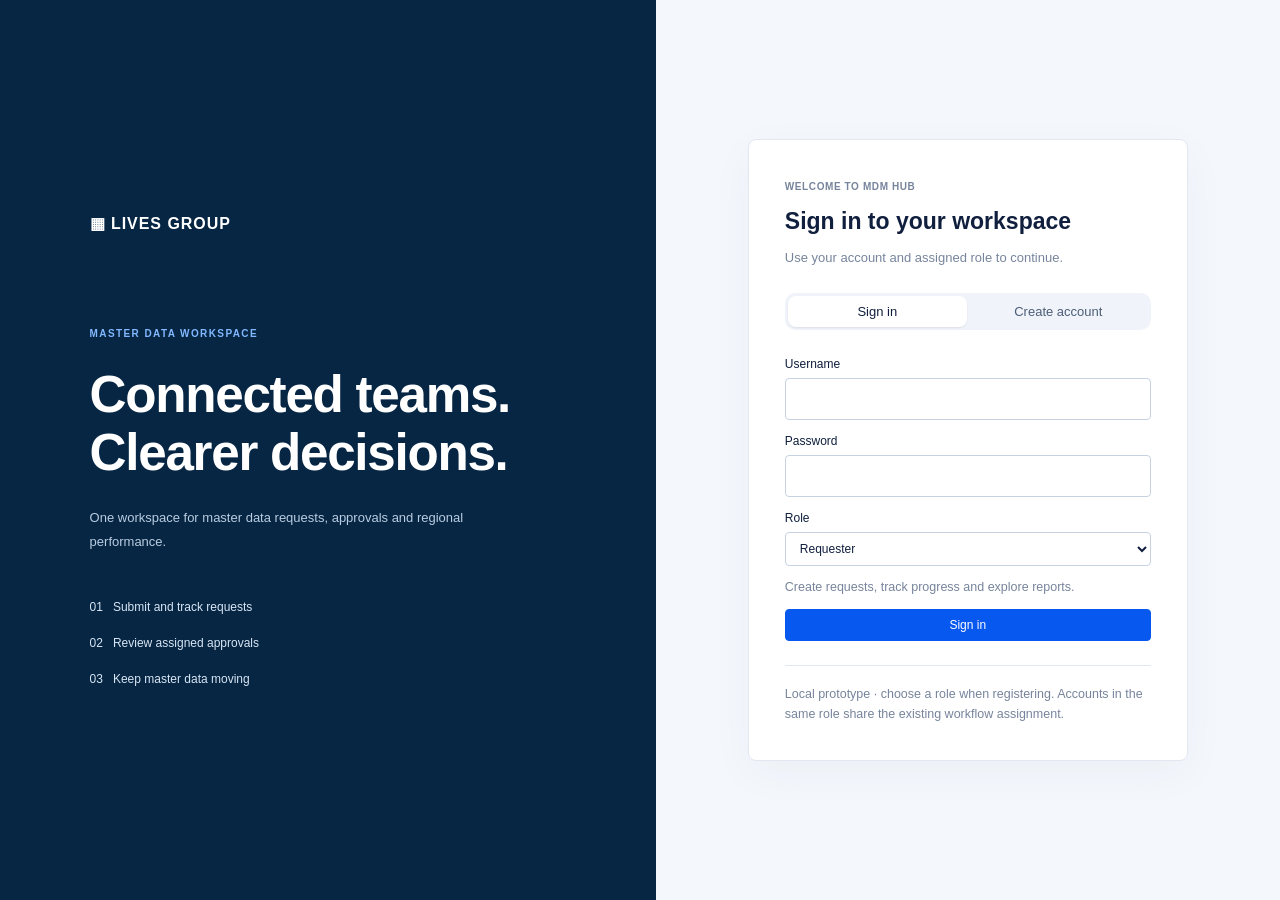
==== lives-mdm-hub-1/login.html @ 28dd79ba "new updates" ====
<!doctype html>
<html lang="en" data-theme="light">
<head><meta charset="utf-8"><meta name="viewport" content="width=device-width, initial-scale=1"><title>Sign in · MDM Hub</title><link rel="stylesheet" href="assets/app.css"></head>
<body class="auth-page"><main class="auth-layout"><section class="auth-intro"><div class="auth-wordmark">▦ LIVES GROUP</div><span class="label">MASTER DATA WORKSPACE</span><h1>Connected teams.<br>Clearer decisions.</h1><p>One workspace for master data requests, approvals and regional performance.</p><div class="auth-features"><span>01 &nbsp; Submit and track requests</span><span>02 &nbsp; Review assigned approvals</span><span>03 &nbsp; Keep master data moving</span></div></section><section class="auth-card"><span class="label">WELCOME TO MDM HUB</span><h2 id="auth-title">Sign in to your workspace</h2><p class="muted">Use your account and assigned role to continue.</p><div class="seg auth-tabs"><button type="button" aria-pressed="true" data-mode="login">Sign in</button><button type="button" aria-pressed="false" data-mode="register">Create account</button></div><form id="auth-form" class="stack"><label class="field">Username<input name="username" autocomplete="username" required minlength="3" maxlength="40" pattern="[A-Za-z0-9._-]+"></label><label class="field">Password<input name="password" type="password" autocomplete="current-password" required minlength="8" maxlength="128"></label><label class="field">Role<select name="role"><option value="requester">Requester</option><option value="finance">Finance approver</option><option value="quality">Quality &amp; Regulatory approver</option><option value="bu_head">Business Unit Head · SPD</option><option value="business_support">Business Support approver</option><option value="procurement">Procurement approver</option><option value="mdm">MDM administrator</option></select></label><p id="role-help" class="small muted"></p><p id="auth-error" role="alert" hidden></p><button class="btn primary" id="auth-submit">Sign in</button></form><p class="auth-note small muted">Local prototype · choose a role when registering. Accounts in the same role share the existing workflow assignment.</p></section></main><script src="assets/login.js"></script></body></html>
---- lives-mdm-hub-1/assets/app.css ----
/* MDM Request Hub
   Layout: an operations console. A sticky left rail holds who you are, where you are and the
   simulated clock; the work area is plain panels. The one distinctive object is the Teams-style
   approval card. Record codes and request IDs use the mono face, like SAP B1 itself. */
:root {
  --bg: #f3f6f5;
  --surface: #ffffff;
  --surface-2: #edf2f1;
  --surface-3: #e3eae8;
  --ink: #0f1f1e;
  --ink-2: #485856;
  --muted: #73827f;
  --line: #dbe3e1;
  --line-strong: #c2cdca;
  --accent: #0b6b66;
  --accent-hover: #08524e;
  --accent-ink: #ffffff;
  --accent-weak: #dcefeb;
  --focus: #2a78d6;
  --good: #0ca30c;
  --good-ink: #0b6a0b;
  --good-bg: #e3f4e3;
  --warn: #fab219;
  --warn-ink: #7a5000;
  --warn-bg: #fdf1d6;
  --serious: #ec835a;
  --serious-ink: #9b3f17;
  --serious-bg: #fce9e1;
  --critical: #d03b3b;
  --critical-ink: #a32626;
  --critical-bg: #fbe5e5;
  --info-bg: #e3eefb;
  --info-ink: #1d5aa8;
  --s1: #2a78d6;
  --s2: #eb6834;
  --s3: #1baf7a;
  --s4: #eda100;
  --s5: #e87ba4;
  --div-pos: #2a78d6;
  --div-neg: #e34948;
  --div-mid: #f0efec;
  --grid: #e6ecea;
  --axis: #c2cdca;
  --shadow: 0 1px 2px rgba(15, 31, 30, 0.06), 0 4px 16px rgba(15, 31, 30, 0.06);
  --teams: #5b5fc7;
  --font-ui: "IBM Plex Sans", system-ui, -apple-system, "Segoe UI", Roboto, sans-serif;
  --font-mono: "IBM Plex Mono", ui-monospace, "SFMono-Regular", Menlo, Consolas, monospace;
  --radius: 10px;
  --radius-sm: 6px;
}
@media (prefers-color-scheme: dark) {
  :root:not([data-theme="light"]) {
    --bg: #0c1211; --surface: #131a19; --surface-2: #19221f; --surface-3: #212c29; --ink: #e8efed; --ink-2: #b4c2bf;
    --muted: #84938f; --line: #25302d; --line-strong: #34413e; --accent: #3db5a9; --accent-hover: #5cc8bd; --accent-ink: #062320;
    --accent-weak: #0f2e2b; --focus: #5598e7; --good: #0ca30c; --good-ink: #4fd04f; --good-bg: #112811; --warn: #fab219;
    --warn-ink: #f7c55b; --warn-bg: #2d2410; --serious: #ec835a; --serious-ink: #f2a587; --serious-bg: #2e1a12; --critical: #d03b3b;
    --critical-ink: #f08a8a; --critical-bg: #2f1414; --info-bg: #10233b; --info-ink: #86b6ef; --s1: #3987e5; --s2: #d95926;
    --s3: #199e70; --s4: #c98500; --s5: #d55181; --div-pos: #3987e5; --div-neg: #e66767; --div-mid: #383835; --grid: #222c29;
    --axis: #3a4643; --shadow: 0 1px 2px rgba(0, 0, 0, 0.4), 0 4px 16px rgba(0, 0, 0, 0.3); --teams: #8b8ff0;
    color-scheme: dark;
  }
}
:root[data-theme="dark"] {
  --bg: #0c1211; --surface: #131a19; --surface-2: #19221f; --surface-3: #212c29; --ink: #e8efed; --ink-2: #b4c2bf;
  --muted: #84938f; --line: #25302d; --line-strong: #34413e; --accent: #3db5a9; --accent-hover: #5cc8bd; --accent-ink: #062320;
  --accent-weak: #0f2e2b; --focus: #5598e7; --good: #0ca30c; --good-ink: #4fd04f; --good-bg: #112811; --warn: #fab219;
  --warn-ink: #f7c55b; --warn-bg: #2d2410; --serious: #ec835a; --serious-ink: #f2a587; --serious-bg: #2e1a12; --critical: #d03b3b;
  --critical-ink: #f08a8a; --critical-bg: #2f1414; --info-bg: #10233b; --info-ink: #86b6ef; --s1: #3987e5; --s2: #d95926;
  --s3: #199e70; --s4: #c98500; --s5: #d55181; --div-pos: #3987e5; --div-neg: #e66767; --div-mid: #383835; --grid: #222c29;
  --axis: #3a4643; --shadow: 0 1px 2px rgba(0, 0, 0, 0.4), 0 4px 16px rgba(0, 0, 0, 0.3); --teams: #8b8ff0;
  color-scheme: dark;
}

* { box-sizing: border-box; }
html { -webkit-text-size-adjust: 100%; }
body {
  margin: 0;
  background: var(--bg);
  color: var(--ink);
  font: 14px/1.5 var(--font-ui);
  font-feature-settings: "ss01";
}
body::before { content: ""; position: fixed; inset: 0 0 auto; height: env(safe-area-inset-top, 0px); z-index: 10; background: var(--bg); }
h1, h2, h3, h4 { margin: 0; line-height: 1.25; text-wrap: balance; font-weight: 600; }
h1 { font-size: 26px; letter-spacing: -0.01em; }
h2 { font-size: 18px; }
h3 { font-size: 15px; }
h4 { font-size: 13px; }
p { margin: 0; }
a { color: var(--accent); }
a:hover { color: var(--accent-hover); }
code, .mono { font-family: var(--font-mono); font-size: 0.92em; }
.tnum { font-variant-numeric: tabular-nums; }
.muted { color: var(--muted); }
.ink2 { color: var(--ink-2); }
.small { font-size: 12.5px; }
.tiny { font-size: 11.5px; }
.label { font-size: 11.5px; letter-spacing: 0.06em; text-transform: uppercase; color: var(--muted); font-weight: 600; }
.sr { position: absolute; left: 0; top: 0; width: 1px; height: 1px; overflow: hidden; clip: rect(0 0 0 0); white-space: nowrap; }
:focus-visible { outline: 2px solid var(--focus); outline-offset: 2px; border-radius: 4px; }
@media (prefers-reduced-motion: reduce) { * { animation: none !important; transition: none !important; scroll-behavior: auto !important; } }

/* ---------------------------------------------------------------- shell */
.app {
  display: grid;
  grid-template-columns: 252px minmax(0, 1fr);
  gap: 20px;
  align-items: start;
  padding-left: max(16px, env(safe-area-inset-left, 0px));
  padding-right: max(16px, env(safe-area-inset-right, 0px));
  padding-block: 16px;
  max-width: 1480px;
  margin: 0 auto;
}
.rail {
  position: sticky;
  top: calc(16px + env(safe-area-inset-top, 0px));
  display: flex;
  flex-direction: column;
  gap: 14px;
  max-height: calc(100vh - 32px);
  overflow-y: auto;
  padding: 16px;
  background: var(--surface);
  border: 1px solid var(--line);
  border-radius: 14px;
}
.brand { display: flex; gap: 10px; align-items: center; }
.brand-mark { width: 34px; height: 34px; flex: none; border-radius: 9px; background: var(--accent); color: var(--accent-ink); display: grid; place-items: center; font: 600 13px var(--font-mono); letter-spacing: -0.02em; }
.brand-name { font-weight: 600; font-size: 15px; line-height: 1.2; }
.brand-sub { font-size: 11.5px; color: var(--muted); line-height: 1.3; }
.persona { display: flex; flex-direction: column; gap: 6px; padding: 10px; background: var(--surface-2); border-radius: var(--radius); }
.persona-row { display: flex; gap: 10px; align-items: center; }
.avatar { width: 32px; height: 32px; flex: none; border-radius: 50%; display: grid; place-items: center; font-size: 12px; font-weight: 600; background: var(--surface-3); color: var(--ink); border: 1px solid var(--line-strong); }
.avatar.sm { width: 24px; height: 24px; font-size: 10.5px; }
.avatar.accent { background: var(--accent); color: var(--accent-ink); border-color: var(--accent); }
.persona select { width: 100%; }
.persona-title { font-size: 12px; color: var(--ink-2); }
.nav { display: flex; flex-direction: column; gap: 2px; }
.nav-group { margin-top: 8px; padding: 4px 10px; }
.nav a { display: flex; align-items: center; justify-content: space-between; gap: 8px; padding: 7px 10px; border-radius: 8px; color: var(--ink-2); text-decoration: none; font-weight: 500; }
.nav a:hover { background: var(--surface-2); color: var(--ink); }
.nav a[aria-current="page"] { background: var(--accent-weak); color: var(--ink); }
.count { min-width: 20px; height: 20px; padding: 0 6px; border-radius: 10px; background: var(--surface-3); color: var(--ink-2); font-size: 11.5px; font-weight: 600; display: inline-grid; place-items: center; font-variant-numeric: tabular-nums; }
.count.hot { background: var(--critical); color: #fff; }
.clock { padding: 10px; border: 1px dashed var(--line-strong); border-radius: var(--radius); display: flex; flex-direction: column; gap: 8px; }
.clock-time { font: 600 15px var(--font-mono); letter-spacing: -0.01em; }
.btn.menu-toggle { display: none; }
#view:focus { outline: none; }

.work { min-width: 0; display: flex; flex-direction: column; gap: 18px; padding-bottom: 40px; }
.page-head { display: flex; flex-wrap: wrap; gap: 12px; align-items: flex-end; justify-content: space-between; }
.page-head > div:first-child { min-width: 0; max-width: 760px; display: flex; flex-direction: column; gap: 6px; }
.page-head p { color: var(--ink-2); }

@media (max-width: 1000px) {
  .app { grid-template-columns: minmax(0, 1fr); gap: 14px; }
  .rail { position: static; max-height: none; overflow: visible; }
  .rail-top { display: flex; align-items: center; justify-content: space-between; gap: 12px; }
  .btn.menu-toggle { display: inline-flex; }
  .rail[data-open="false"] .nav, .rail[data-open="false"] .clock-extra { display: none; }
  .nav { flex-direction: row; flex-wrap: wrap; gap: 4px; }
  .nav a { padding: 6px 10px; background: var(--surface-2); }
  .nav-group { display: none; }
}

/* ---------------------------------------------------------------- surfaces */
.panel { background: var(--surface); border: 1px solid var(--line); border-radius: 14px; padding: 18px; min-width: 0; }
.panel.flush { padding: 0; overflow: hidden; }
.panel-head { display: flex; flex-wrap: wrap; align-items: baseline; justify-content: space-between; gap: 8px 16px; margin-bottom: 14px; }
.panel-head p { color: var(--ink-2); max-width: 70ch; }
.panel-head > div:first-child { min-width: 0; display: flex; flex-direction: column; gap: 4px; flex: 1 1 320px; }
.panel-head > .seg, .panel-head > .row, .panel-head > .btn { flex: 0 1 auto; max-width: 100%; }
.inset { background: var(--surface-2); border-radius: var(--radius); padding: 12px 14px; }
.grid { display: grid; gap: 16px; }
.grid.two { grid-template-columns: repeat(2, minmax(0, 1fr)); }
.grid.three { grid-template-columns: repeat(3, minmax(0, 1fr)); }
.grid.four { grid-template-columns: repeat(4, minmax(0, 1fr)); }
.grid.sidebar { grid-template-columns: minmax(0, 1.55fr) minmax(280px, 1fr); align-items: start; }
@media (max-width: 1180px) { .grid.four { grid-template-columns: repeat(2, minmax(0, 1fr)); } }
@media (max-width: 900px) { .grid.two, .grid.three, .grid.sidebar { grid-template-columns: minmax(0, 1fr); } }
@media (max-width: 520px) { .grid.four { grid-template-columns: minmax(0, 1fr); } }
.stack { display: flex; flex-direction: column; gap: 12px; min-width: 0; }
.stack.tight { gap: 6px; }
.row { display: flex; flex-wrap: wrap; gap: 8px; align-items: center; }
.row.between { justify-content: space-between; }
.divider { height: 1px; background: var(--line); border: 0; margin: 4px 0; }

/* KPI tiles */
.tile { background: var(--surface); border: 1px solid var(--line); border-radius: 14px; padding: 14px 16px; display: flex; flex-direction: column; gap: 4px; min-width: 0; }
.tile-label { font-size: 12.5px; color: var(--ink-2); }
.tile-value { font-size: 26px; font-weight: 600; letter-spacing: -0.01em; line-height: 1.15; }
.tile-note { font-size: 12px; color: var(--muted); }
.delta { font-size: 12.5px; font-weight: 600; font-variant-numeric: tabular-nums; }
.delta.up { color: var(--good-ink); }
.delta.down { color: var(--critical-ink); }
.hero-compare { display: flex; flex-wrap: wrap; align-items: center; gap: 12px 22px; }
.hero-num { font-size: 52px; font-weight: 600; letter-spacing: -0.02em; line-height: 1; }
.hero-num small { font-size: 18px; font-weight: 500; color: var(--ink-2); margin-left: 4px; }
.hero-arrow { font-size: 26px; color: var(--muted); }

/* ---------------------------------------------------------------- controls */
button, .btn { font: inherit; }
.btn { display: inline-flex; align-items: center; justify-content: center; gap: 6px; padding: 8px 14px; border-radius: 8px; border: 1px solid var(--line-strong); background: var(--surface); color: var(--ink); font-weight: 500; cursor: pointer; text-decoration: none; line-height: 1.2; white-space: nowrap; }
.btn:hover { background: var(--surface-2); color: var(--ink); }
.btn.primary { background: var(--accent); border-color: var(--accent); color: var(--accent-ink); }
.btn.primary:hover { background: var(--accent-hover); border-color: var(--accent-hover); color: var(--accent-ink); }
.btn.danger { color: var(--critical-ink); border-color: color-mix(in srgb, var(--critical) 45%, var(--line)); }
.btn.danger:hover { background: var(--critical-bg); }
.btn.ghost { border-color: transparent; background: transparent; color: var(--ink-2); }
.btn.ghost:hover { background: var(--surface-2); color: var(--ink); }
.btn.small { padding: 5px 10px; font-size: 12.5px; }
.btn.block { width: 100%; }
.btn[disabled] { opacity: 0.5; cursor: not-allowed; }
.btn.teams { background: var(--teams); border-color: var(--teams); color: #fff; }
input[type="text"], input[type="email"], input[type="number"], input[type="date"], input[type="search"], select, textarea {
  font: inherit; color: var(--ink); background: var(--surface); border: 1px solid var(--line-strong); border-radius: 8px; padding: 8px 10px; width: 100%; min-width: 0;
}
textarea { resize: vertical; min-height: 64px; }
input:focus, select:focus, textarea:focus { outline: 2px solid color-mix(in srgb, var(--focus) 55%, transparent); outline-offset: 0; border-color: var(--focus); }
input[type="range"] { width: 100%; accent-color: var(--accent); }
input[type="checkbox"] { accent-color: var(--accent); width: 16px; height: 16px; }
[hidden] { display: none !important; }
.field { display: flex; flex-direction: column; gap: 5px; min-width: 0; }
.field > .btn { align-self: flex-start; }
.field > label, .field > .flabel { font-weight: 500; font-size: 13px; display: flex; gap: 6px; align-items: center; flex-wrap: wrap; }
.req { color: var(--critical-ink); }
.help { font-size: 12px; color: var(--muted); }
.err { font-size: 12px; color: var(--critical-ink); font-weight: 500; }
.field.invalid input, .field.invalid select, .field.invalid textarea { border-color: var(--critical); }
.form-grid { display: grid; grid-template-columns: repeat(2, minmax(0, 1fr)); gap: 14px 16px; }
.form-grid .wide { grid-column: 1 / -1; }
@media (max-width: 640px) { .form-grid { grid-template-columns: minmax(0, 1fr); } }
.seg { display: inline-flex; flex-wrap: wrap; padding: 3px; background: var(--surface-2); border-radius: 10px; gap: 2px; }
.seg button { border: 0; background: transparent; padding: 6px 12px; border-radius: 8px; color: var(--ink-2); font-weight: 500; cursor: pointer; }
.seg button[aria-pressed="true"] { background: var(--surface); color: var(--ink); box-shadow: 0 1px 2px rgba(0, 0, 0, 0.08); }
.chips { display: flex; flex-wrap: wrap; gap: 6px; }
.chip-toggle { display: inline-flex; align-items: center; gap: 6px; padding: 6px 10px; border: 1px solid var(--line-strong); border-radius: 999px; cursor: pointer; background: var(--surface); }
.chip-toggle input { margin: 0; }
.chip-toggle:has(input:checked) { background: var(--accent-weak); border-color: var(--accent); }
.switch { position: relative; display: inline-flex; width: 34px; height: 20px; flex: none; }
.switch input { opacity: 0; width: 0; height: 0; }
.switch span { position: absolute; inset: 0; border-radius: 999px; background: var(--line-strong); cursor: pointer; transition: background 0.15s; }
.switch span::after { content: ""; position: absolute; top: 3px; left: 3px; width: 14px; height: 14px; border-radius: 50%; background: #fff; transition: transform 0.15s; }
.switch input:checked + span { background: var(--accent); }
.switch input:checked + span::after { transform: translateX(14px); }
.switch input:focus-visible + span { outline: 2px solid var(--focus); outline-offset: 2px; }
.switch input:disabled + span { opacity: 0.5; cursor: not-allowed; }

/* ---------------------------------------------------------------- status */
.pill { display: inline-flex; align-items: center; gap: 5px; padding: 2px 8px; border-radius: 999px; font-size: 12px; font-weight: 600; white-space: nowrap; background: var(--surface-3); color: var(--ink-2); line-height: 1.5; }
.pill::before { content: ""; width: 6px; height: 6px; border-radius: 50%; background: currentColor; opacity: 0.9; }
.pill.plain::before { display: none; }
.pill.good { background: var(--good-bg); color: var(--good-ink); }
.pill.warn { background: var(--warn-bg); color: var(--warn-ink); }
.pill.serious { background: var(--serious-bg); color: var(--serious-ink); }
.pill.critical { background: var(--critical-bg); color: var(--critical-ink); }
.pill.info { background: var(--info-bg); color: var(--info-ink); }
.pill.accent { background: var(--accent-weak); color: var(--accent); }
.tag { display: inline-flex; padding: 1px 7px; border-radius: 5px; font-size: 11.5px; font-weight: 600; background: var(--surface-2); color: var(--ink-2); border: 1px solid var(--line); white-space: nowrap; }
.tag.mono { font-family: var(--font-mono); font-weight: 500; }
.lock::before { content: "🔒"; font-size: 11px; }
.notice { display: flex; gap: 10px; align-items: flex-start; padding: 10px 12px; border-radius: var(--radius); background: var(--info-bg); color: var(--ink); }
.notice.warn { background: var(--warn-bg); }
.notice.critical { background: var(--critical-bg); }
.notice.good { background: var(--good-bg); }
.notice .icon { flex: none; width: 20px; height: 20px; border-radius: 50%; display: grid; place-items: center; font-size: 12px; font-weight: 700; background: var(--surface); color: var(--ink-2); }
.notice > div { min-width: 0; }

/* progress tracker */
.track { display: flex; align-items: center; gap: 0; min-width: 0; }
.track-step { display: flex; align-items: center; gap: 0; flex: 1; min-width: 0; }
.track-dot { width: 12px; height: 12px; border-radius: 50%; border: 2px solid var(--line-strong); background: var(--surface); flex: none; }
.track-line { height: 2px; background: var(--line-strong); flex: 1; min-width: 6px; }
.track-step.done .track-dot { background: var(--accent); border-color: var(--accent); }
.track-step.done .track-line { background: var(--accent); }
.track-step.now .track-dot { border-color: var(--accent); box-shadow: 0 0 0 3px var(--accent-weak); }
.track-step.stuck .track-dot { border-color: var(--critical); box-shadow: 0 0 0 3px var(--critical-bg); }
.track-step:last-child { flex: none; }
.track-labels { display: grid; grid-template-columns: repeat(5, 1fr); gap: 4px; margin-top: 6px; font-size: 11.5px; color: var(--muted); }
.track-labels span:last-child { text-align: right; }

/* tables */
.table-wrap { position: relative; overflow-x: auto; border: 1px solid var(--line); border-radius: 12px; }
table { width: 100%; border-collapse: collapse; font-size: 13px; }
th, td { text-align: left; padding: 9px 12px; border-bottom: 1px solid var(--line); vertical-align: top; }
th { font-size: 11.5px; letter-spacing: 0.05em; text-transform: uppercase; color: var(--muted); font-weight: 600; background: var(--surface-2); white-space: nowrap; }
tbody tr:last-child td { border-bottom: 0; }
td.num, th.num { text-align: right; font-variant-numeric: tabular-nums; }
tr.clickable { cursor: pointer; }
tr.clickable:hover td { background: var(--surface-2); }
tr.highlight td { background: var(--accent-weak); }
.cell-heat { border-radius: 8px; padding: 8px 10px; display: flex; flex-direction: column; gap: 2px; min-width: 120px; }

/* ---------------------------------------------------------------- request form */
.domain-cards { display: grid; grid-template-columns: repeat(4, minmax(0, 1fr)); gap: 10px; }
@media (max-width: 760px) { .domain-cards { grid-template-columns: repeat(2, minmax(0, 1fr)); } }
.domain-card { text-align: left; border: 1px solid var(--line-strong); background: var(--surface); border-radius: 12px; padding: 10px 12px; cursor: pointer; display: flex; flex-direction: column; gap: 2px; color: var(--ink); }
.domain-card:hover { border-color: var(--accent); }
.domain-card[aria-pressed="true"] { border-color: var(--accent); background: var(--accent-weak); box-shadow: inset 0 0 0 1px var(--accent); }
.domain-card strong { font-size: 14px; }
.domain-card span { font-size: 12px; color: var(--muted); }
.dup { border: 1px solid var(--line); border-radius: 12px; overflow: hidden; }
.dup-head { padding: 10px 12px; display: flex; flex-wrap: wrap; gap: 8px; align-items: center; justify-content: space-between; background: var(--surface-2); }
.dup.likely { border-color: color-mix(in srgb, var(--critical) 55%, var(--line)); }
.dup.likely .dup-head { background: var(--critical-bg); }
.dup.possible { border-color: color-mix(in srgb, var(--warn) 65%, var(--line)); }
.dup.possible .dup-head { background: var(--warn-bg); }
.dup.clear .dup-head { background: var(--good-bg); }
.match { padding: 12px; border-top: 1px solid var(--line); display: grid; grid-template-columns: 56px minmax(0, 1fr); gap: 12px; }
.match:first-of-type { border-top: 0; }
.score { display: flex; flex-direction: column; align-items: center; gap: 4px; }
.score-num { font: 600 18px var(--font-mono); }
.score-bar { width: 44px; height: 5px; border-radius: 3px; background: var(--surface-3); overflow: hidden; }
.score-bar i { display: block; height: 100%; background: var(--warn); }
.score-bar i.likely { background: var(--critical); }
.reasons { margin: 4px 0 0; padding-left: 16px; color: var(--ink-2); font-size: 12.5px; }
.route-step { display: grid; grid-template-columns: 28px minmax(0, 1fr) auto; gap: 10px; align-items: start; padding: 10px 0; border-top: 1px solid var(--line); }
.route-step:first-child { border-top: 0; padding-top: 0; }
.parallel-bracket { border-left: 2px solid var(--accent); padding-left: 10px; margin-left: 2px; }

/* Teams-style approval card */
.teams-card { background: var(--surface); border: 1px solid var(--line); border-top: 3px solid var(--teams); border-radius: 12px; box-shadow: var(--shadow); display: flex; flex-direction: column; min-width: 0; }
.teams-top { display: flex; align-items: center; gap: 8px; padding: 10px 14px; border-bottom: 1px solid var(--line); font-size: 12px; color: var(--ink-2); }
.teams-logo { width: 22px; height: 22px; border-radius: 5px; background: var(--teams); color: #fff; display: grid; place-items: center; font: 700 11px var(--font-ui); }
.teams-body { padding: 14px; display: flex; flex-direction: column; gap: 10px; }
.facts { display: grid; grid-template-columns: max-content minmax(0, 1fr); gap: 4px 14px; font-size: 13px; margin: 0; }
.facts dt { color: var(--muted); }
.facts dd { margin: 0; min-width: 0; overflow-wrap: anywhere; }
.teams-actions { display: flex; flex-wrap: wrap; gap: 8px; padding: 12px 14px; border-top: 1px solid var(--line); background: var(--surface-2); border-radius: 0 0 12px 12px; }

/* drawer */
.drawer-backdrop { position: fixed; inset: 0; background: rgba(8, 18, 17, 0.42); z-index: 40; }
.drawer { position: fixed; top: 0; right: 0; bottom: 0; width: min(720px, 100vw); background: var(--bg); z-index: 41; overflow-y: auto; box-shadow: -8px 0 32px rgba(0, 0, 0, 0.18); padding: calc(18px + env(safe-area-inset-top, 0px)) max(18px, env(safe-area-inset-right, 0px)) calc(18px + env(safe-area-inset-bottom, 0px)) 18px; display: flex; flex-direction: column; gap: 14px; }
.timeline { list-style: none; margin: 0; padding: 0; display: flex; flex-direction: column; }
.timeline li { display: grid; grid-template-columns: 92px 14px minmax(0, 1fr); gap: 10px; padding-bottom: 12px; position: relative; }
.timeline li::before { content: ""; position: absolute; left: 98px; top: 16px; bottom: 0; width: 2px; background: var(--line); }
.timeline li:last-child::before { display: none; }
.timeline .when { font-size: 11.5px; color: var(--muted); font-variant-numeric: tabular-nums; text-align: right; padding-top: 2px; }
.timeline .dot { width: 10px; height: 10px; margin-top: 5px; border-radius: 50%; background: var(--line-strong); }
.timeline .dot.accent { background: var(--accent); }
.timeline .dot.warn { background: var(--warn); }
.timeline .dot.critical { background: var(--critical); }
.timeline .dot.good { background: var(--good); }

/* flow diagram */
.flow { display: flex; flex-wrap: wrap; align-items: stretch; gap: 8px; }
.flow-step { flex: 1 1 150px; min-width: 0; border: 1px solid var(--line); border-radius: 12px; padding: 12px; background: var(--surface); display: flex; flex-direction: column; gap: 4px; position: relative; }
.flow-step.key { border-color: var(--accent); background: var(--accent-weak); }
.flow-step .who { font-size: 12px; color: var(--muted); }
.flow-arrow { align-self: center; color: var(--muted); font-size: 18px; flex: none; }
@media (max-width: 760px) { .flow-arrow { display: none; } }

/* persona cards */
.ba { display: grid; grid-template-columns: minmax(0, 1fr); gap: 6px; font-size: 13px; }
.ba div { padding: 8px 10px; border-radius: 8px; }
.ba .before { background: var(--surface-2); color: var(--ink-2); }
.ba .after { background: var(--accent-weak); }

/* charts */
.chart { position: relative; width: 100%; min-width: 0; }
.chart svg { display: block; width: 100%; height: auto; overflow: visible; }
.chart text { fill: var(--muted); font: 11px var(--font-ui); }
.chart .lbl { fill: var(--ink-2); font-size: 11.5px; }
.chart .lbl-strong { fill: var(--ink); font-weight: 600; font-size: 12px; }
.chart .gridline { stroke: var(--grid); stroke-width: 1; }
.chart .axisline { stroke: var(--axis); stroke-width: 1; }
.legend { display: flex; flex-wrap: wrap; gap: 6px 14px; font-size: 12.5px; color: var(--ink-2); }
.legend span { display: inline-flex; align-items: center; gap: 6px; }
.legend i { width: 14px; height: 3px; border-radius: 2px; display: inline-block; }
.legend i.box { width: 10px; height: 10px; border-radius: 3px; }
.legend i.dash { background: repeating-linear-gradient(90deg, var(--ink-2) 0 4px, transparent 4px 7px) !important; height: 2px; }
.tooltip { position: fixed; z-index: 60; pointer-events: none; background: var(--ink); color: var(--bg); padding: 7px 10px; border-radius: 8px; font-size: 12px; line-height: 1.45; max-width: 280px; box-shadow: var(--shadow); }
.tooltip b { font-weight: 600; }
details.data { font-size: 12.5px; }
details.data summary { cursor: pointer; color: var(--ink-2); font-weight: 500; padding: 4px 0; }
details.data[open] summary { margin-bottom: 8px; }
.bar-inline { display: flex; align-items: center; gap: 8px; }
.bar-inline .track-bg { flex: 1; height: 8px; border-radius: 4px; background: var(--surface-3); overflow: hidden; min-width: 60px; }
.bar-inline .track-bg i { display: block; height: 100%; border-radius: 4px; background: var(--s1); }
.waterfall-legend { display: flex; flex-wrap: wrap; gap: 10px; }

/* toast */
.toast { position: fixed; left: 50%; bottom: calc(20px + env(safe-area-inset-bottom, 0px)); transform: translateX(-50%); z-index: 70; background: var(--ink); color: var(--bg); padding: 10px 16px; border-radius: 10px; box-shadow: var(--shadow); max-width: min(560px, calc(100vw - 32px)); font-size: 13.5px; }

.empty { padding: 28px 16px; text-align: center; color: var(--muted); display: flex; flex-direction: column; gap: 8px; align-items: center; }
.kbd { font: 600 11px var(--font-mono); padding: 1px 5px; border-radius: 4px; border: 1px solid var(--line-strong); background: var(--surface-2); }
.steps-list { margin: 0; padding: 0; list-style: none; display: flex; flex-direction: column; gap: 8px; counter-reset: step; }
.steps-list li { display: grid; grid-template-columns: 26px minmax(0, 1fr) auto; gap: 10px; align-items: center; padding: 10px 12px; border: 1px solid var(--line); border-radius: 10px; background: var(--surface); counter-increment: step; }
.steps-list li::before { content: counter(step); width: 24px; height: 24px; border-radius: 50%; display: grid; place-items: center; font-size: 12px; font-weight: 600; background: var(--surface-2); color: var(--ink-2); }
.steps-list li.done::before { content: "✓"; background: var(--accent); color: var(--accent-ink); }
@media (max-width: 560px) { .steps-list li { grid-template-columns: 26px minmax(0, 1fr); } .steps-list li .btn { grid-column: 2; justify-self: start; } }
.csv-preview { max-height: 220px; overflow: auto; font: 12px/1.5 var(--font-mono); white-space: pre; background: var(--surface-2); border-radius: 8px; padding: 10px 12px; border: 1px solid var(--line); }
.callout-num { font: 600 13px var(--font-mono); }
.footnote { font-size: 12px; color: var(--muted); max-width: 90ch; }
.hbar-list { display: flex; flex-direction: column; gap: 8px; }
.hbar-row { display: grid; grid-template-columns: minmax(0, 1.25fr) minmax(0, 2fr) 52px; gap: 10px; align-items: center; font-size: 13px; color: var(--ink-2); }
.hbar-row.strong { color: var(--ink); font-weight: 600; }
.hbar-track { height: 14px; background: var(--surface-2); border-radius: 4px; overflow: hidden; }
.hbar-track i { display: block; height: 100%; border-radius: 0 4px 4px 0; }
.hbar-val { text-align: right; }
th.sapcol { text-transform: none; letter-spacing: 0; font-family: var(--font-mono); font-weight: 500; }
.callout-num { font: 600 19px var(--font-ui); letter-spacing: -0.01em; }
.assume-grid { display: grid; grid-template-columns: repeat(3, minmax(0, 1fr)); gap: 12px 16px; margin-top: 10px; }
@media (max-width: 900px) { .assume-grid { grid-template-columns: minmax(0, 1fr); } }
.persona select { margin-top: 2px; }
.persona-meta { display: flex; gap: 10px; align-items: center; }

/* Lives operations theme — shared dashboard, navigation and account styling. */
:root, :root[data-theme="dark"], :root:not([data-theme="light"]) {
  color-scheme: light;
  --bg: #f5f7fb; --surface: #fff; --surface-2: #f0f4fa; --surface-3: #e7edf6;
  --ink: #101f3d; --ink-2: #4c5d78; --muted: #77849b;
  --line: #e2e8f1; --line-strong: #c7d2e3;
  --accent: #0758ef; --accent-hover: #0042bf; --accent-ink: #fff; --accent-weak: #e9f1ff;
  --focus: #3478f6; --grid: #edf1f7; --axis: #c7d2e3;
  --good-ink: #168343; --good-bg: #e9f8ee; --warn-ink: #9a6600; --warn-bg: #fff6df;
  --serious-ink: #a24b18; --serious-bg: #fff0e6; --critical-ink: #c43343; --critical-bg: #fff0f2;
  --info-bg: #e9f1ff; --info-ink: #1557bd; --teams: #5b5fc7;
  --s1: #2379ed; --s2: #fa9145; --s3: #21b997; --s4: #e4b028; --s5: #976ae2;
  --div-pos: #2379ed; --div-neg: #e34948; --div-mid: #f0f2f6;
  --shadow: 0 2px 8px rgba(16, 40, 80, .04); --radius: 5px; --radius-sm: 4px;
}
body { font-family: "IBM Plex Sans", -apple-system, BlinkMacSystemFont, "Segoe UI", sans-serif; font-size: 13px; }
.topbar { position: fixed; inset: 0 0 auto; height: 54px; z-index: 30; display: flex; align-items: center; justify-content: space-between; padding: 0 24px; color: #fff; background: #062644; box-shadow: 0 1px 4px #001a3533; }
.topbar-brand { font-weight: 600; font-size: 15px; }
.topbar-brand span { margin-left: 26px; padding-left: 26px; border-left: 1px solid #ffffff35; font-weight: 400; font-size: 12px; color: #c3d4e7; }
.topbar-status { font-size: 11px; color: #c8dfef; }
.app { max-width: none; margin: 54px 0 0; padding: 0; display: grid; grid-template-columns: 224px minmax(0, 1fr); gap: 0; align-items: start; }
.rail { top: 54px; height: calc(100vh - 54px); max-height: none; padding: 24px 12px 18px; gap: 24px; border: 0; border-right: 1px solid var(--line); border-radius: 0; background: #fff; }
.brand { padding: 0 8px; }
.brand-mark { border-radius: 6px; width: 32px; height: 32px; font-size: 10px; background: #e9f1ff; color: #0758ef; }
.brand-name { font-size: 13px; }
.brand-sub { font-size: 10px; margin-top: 4px; }
.persona { background: #f7f9fd; border: 1px solid var(--line); padding: 12px 10px; border-radius: 5px; }
.persona-meta { display: flex; align-items: center; gap: 9px; }
.persona-title { font-size: 11px; }
.nav { gap: 5px; }
.nav a { padding: 10px 13px; border-radius: 4px; font-size: 12px; border-left: 3px solid transparent; }
.nav a:hover { color: var(--accent); background: #f4f7fd; }
.nav a[aria-current="page"] { color: var(--accent); background: var(--accent-weak); border-left-color: var(--accent); }
.nav-group { font-size: 9px; letter-spacing: .09em; margin-top: 18px; }
.rail-footer { margin-top: auto; display: flex; flex-direction: column; gap: 10px; padding: 12px 8px 0; border-top: 1px solid var(--line); color: var(--muted); }
.work { padding: 26px 28px 48px; gap: 20px; }
h1 { font-size: 23px; letter-spacing: -.025em; }
h2 { font-size: 15px; }
.page-head { padding-bottom: 3px; }
.page-head p { max-width: 850px; font-size: 12px; line-height: 1.6; }
.label { font-size: 10px; }
.panel, .tile { border-radius: 5px; box-shadow: var(--shadow); }
.panel { padding: 20px; }
.tile { min-height: 111px; padding: 18px 20px; position: relative; border-top: 3px solid #4082f5; }
.tile:nth-child(2) { border-top-color: #ee7480; }
.tile:nth-child(3) { border-top-color: #30ba94; }
.tile:nth-child(4) { border-top-color: #efb145; }
.tile-value { font-size: 28px; color: var(--ink); margin: 5px 0; }
.tile-label, .tile-note { font-size: 11px; }
.btn, input[type="text"], input[type="email"], input[type="number"], input[type="date"], input[type="search"], select, textarea { border-radius: 4px; }
.btn { font-size: 12px; }
thead th { background: #f6f8fc; color: #40506a; font-size: 11px; }
tbody tr:hover { background: #f7faff; }
.auth-page { min-height: 100vh; background: #f4f7fc; }
.auth-layout { min-height: 100vh; display: grid; grid-template-columns: 1.05fr 1fr; }
.auth-intro { background: #062644; color: white; padding: clamp(36px, 7vw, 100px); display: flex; flex-direction: column; justify-content: center; align-items: flex-start; gap: 25px; }
.auth-wordmark { font-size: 16px; font-weight: 600; letter-spacing: .06em; margin-bottom: 65px; }
.auth-intro .label { color: #81b8ff; letter-spacing: .14em; }
.auth-intro h1 { font-size: clamp(32px, 4vw, 54px); line-height: 1.13; }
.auth-intro p { color: #bacde1; max-width: 380px; line-height: 1.8; }
.auth-features { display: grid; gap: 18px; margin-top: 20px; color: #d8e6f4; font-size: 12px; }
.auth-card { width: min(440px, calc(100% - 48px)); align-self: center; justify-self: center; padding: 36px; margin: 32px 0; background: #fff; border: 1px solid var(--line); border-radius: 8px; box-shadow: 0 12px 45px #132b4e0a; }
.auth-card h2 { font-size: 23px; margin: 12px 0; }
.auth-card .field { font-size: 12px; font-weight: 500; }
.auth-card input { padding: 11px 12px; font: inherit; color: var(--ink); background: white; border: 1px solid var(--line-strong); border-radius: 4px; width: 100%; }
.auth-tabs { display: flex; margin: 25px 0; }
.auth-tabs button { flex: 1; }
.auth-note { margin-top: 24px; padding-top: 18px; border-top: 1px solid var(--line); line-height: 1.6; }
#auth-error { color: var(--critical-ink); background: var(--critical-bg); padding: 10px; border-radius: 4px; }
@media(max-width: 1000px) {
  .app { grid-template-columns: minmax(0, 1fr); }
  .rail { position: static; height: auto; padding: 14px 20px; gap: 12px; border-bottom: 1px solid var(--line); }
  .rail .persona, .rail-footer { display: none; }
  .rail[data-open="true"] .persona, .rail[data-open="true"] .rail-footer { display: flex; }
  .nav { flex-direction: row; }
  .work { padding: 20px; }
}
@media(max-width: 700px) {
  .auth-layout { grid-template-columns: 1fr; }
  .auth-intro { padding: 30px; gap: 12px; }
  .auth-wordmark { margin-bottom: 15px; }
  .auth-features { display: none; }
  .auth-card { padding: 26px; }
  .topbar { padding: 0 16px; }
  .topbar-brand span, .topbar-status { display: none; }
  .work { padding: 20px 14px; }
}

/* Keep logout accessible in the header on desktop and mobile. */
.topbar-actions { display: flex; align-items: center; gap: 18px; }
.btn.topbar-logout { background: transparent; border-color: #ffffff55; color: #fff; }
.btn.topbar-logout:hover { background: #ffffff18; border-color: #ffffff99; color: #fff; }

.topbar-account { max-width: 200px; overflow: hidden; text-overflow: ellipsis; white-space: nowrap; font-size: 12px; font-weight: 500; color: #e6eff9; }
@media (max-width: 520px) {
  .topbar-account { max-width: 110px; }
  .topbar-actions { gap: 10px; }
}
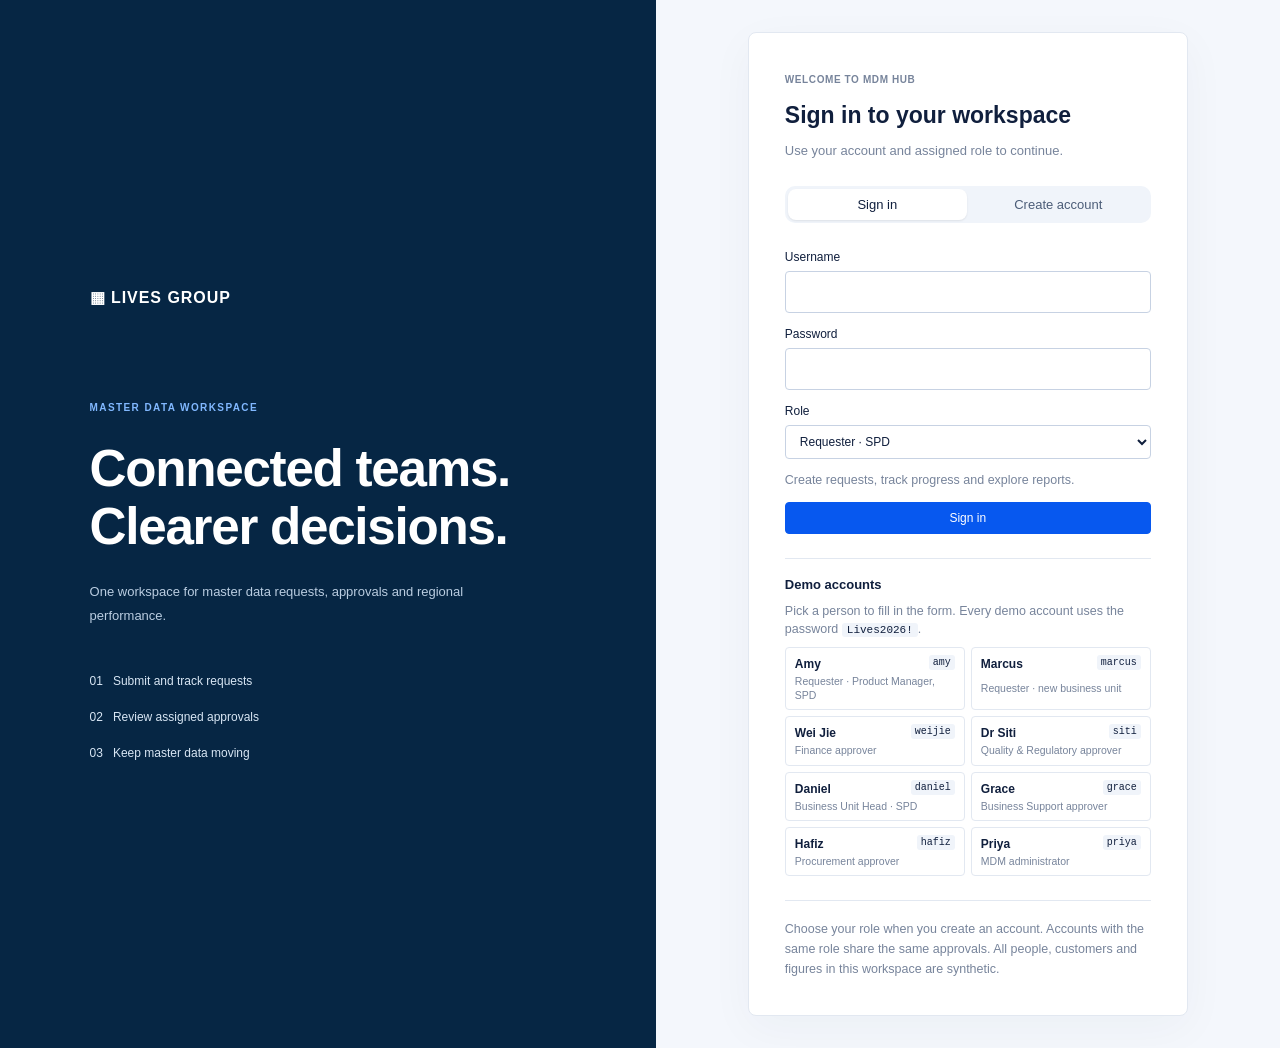
==== commit a7c4c829: "replaced website demo features and added more functional dashboards and added demo accounts" ====
--- a/lives-mdm-hub-1/login.html
+++ b/lives-mdm-hub-1/login.html
@@ -1,4 +1,84 @@
 <!doctype html>
 <html lang="en" data-theme="light">
-<head><meta charset="utf-8"><meta name="viewport" content="width=device-width, initial-scale=1"><title>Sign in · MDM Hub</title><link rel="stylesheet" href="assets/app.css"></head>
-<body class="auth-page"><main class="auth-layout"><section class="auth-intro"><div class="auth-wordmark">▦ LIVES GROUP</div><span class="label">MASTER DATA WORKSPACE</span><h1>Connected teams.<br>Clearer decisions.</h1><p>One workspace for master data requests, approvals and regional performance.</p><div class="auth-features"><span>01 &nbsp; Submit and track requests</span><span>02 &nbsp; Review assigned approvals</span><span>03 &nbsp; Keep master data moving</span></div></section><section class="auth-card"><span class="label">WELCOME TO MDM HUB</span><h2 id="auth-title">Sign in to your workspace</h2><p class="muted">Use your account and assigned role to continue.</p><div class="seg auth-tabs"><button type="button" aria-pressed="true" data-mode="login">Sign in</button><button type="button" aria-pressed="false" data-mode="register">Create account</button></div><form id="auth-form" class="stack"><label class="field">Username<input name="username" autocomplete="username" required minlength="3" maxlength="40" pattern="[A-Za-z0-9._-]+"></label><label class="field">Password<input name="password" type="password" autocomplete="current-password" required minlength="8" maxlength="128"></label><label class="field">Role<select name="role"><option value="requester">Requester</option><option value="finance">Finance approver</option><option value="quality">Quality &amp; Regulatory approver</option><option value="bu_head">Business Unit Head · SPD</option><option value="business_support">Business Support approver</option><option value="procurement">Procurement approver</option><option value="mdm">MDM administrator</option></select></label><p id="role-help" class="small muted"></p><p id="auth-error" role="alert" hidden></p><button class="btn primary" id="auth-submit">Sign in</button></form><p class="auth-note small muted">Local prototype · choose a role when registering. Accounts in the same role share the existing workflow assignment.</p></section></main><script src="assets/login.js"></script></body></html>
+<head>
+  <meta charset="utf-8">
+  <meta name="viewport" content="width=device-width, initial-scale=1">
+  <title>Sign in · MDM Hub</title>
+  <link rel="stylesheet" href="assets/app.css">
+</head>
+<body class="auth-page">
+  <main class="auth-layout">
+
+    <section class="auth-intro">
+      <div class="auth-wordmark">▦ LIVES GROUP</div>
+      <span class="label">MASTER DATA WORKSPACE</span>
+      <h1>Connected teams.<br>Clearer decisions.</h1>
+      <p>One workspace for master data requests, approvals and regional performance.</p>
+      <div class="auth-features">
+        <span>01 &nbsp; Submit and track requests</span>
+        <span>02 &nbsp; Review assigned approvals</span>
+        <span>03 &nbsp; Keep master data moving</span>
+      </div>
+    </section>
+
+    <section class="auth-card">
+      <span class="label">WELCOME TO MDM HUB</span>
+      <h2 id="auth-title">Sign in to your workspace</h2>
+      <p class="muted">Use your account and assigned role to continue.</p>
+
+      <div class="seg auth-tabs">
+        <button type="button" aria-pressed="true" data-mode="login">Sign in</button>
+        <button type="button" aria-pressed="false" data-mode="register">Create account</button>
+      </div>
+
+      <form id="auth-form" class="stack">
+        <label class="field">
+          Username
+          <input name="username" autocomplete="username" required minlength="3" maxlength="40" pattern="[A-Za-z0-9._\-]+">
+        </label>
+
+        <label class="field">
+          Password
+          <input name="password" type="password" autocomplete="current-password" required minlength="8" maxlength="128">
+        </label>
+
+        <label class="field">
+          Role
+          <select name="role">
+            <option value="requester">Requester · SPD</option>
+            <option value="requester_new">Requester · new business unit</option>
+            <option value="finance">Finance approver</option>
+            <option value="quality">Quality &amp; Regulatory approver</option>
+            <option value="bu_head">Business Unit Head · SPD</option>
+            <option value="business_support">Business Support approver</option>
+            <option value="procurement">Procurement approver</option>
+            <option value="mdm">MDM administrator</option>
+          </select>
+        </label>
+
+        <p id="role-help" class="small muted"></p>
+        <p id="auth-error" role="alert" hidden></p>
+
+        <button class="btn primary" id="auth-submit">Sign in</button>
+      </form>
+
+      <!-- Demo accounts: filled in by assets/login.js from assets/demo-accounts.js -->
+      <section class="auth-demo" aria-labelledby="demo-title">
+        <h3 id="demo-title">Demo accounts</h3>
+        <p class="small muted">Pick a person to fill in the form. Every demo account uses the password <code id="demo-password"></code>.</p>
+        <div id="demo-accounts" class="auth-demo-list"></div>
+      </section>
+
+      <p class="auth-note small muted">
+        Choose your role when you create an account. Accounts with the same role share the same approvals.
+        All people, customers and figures in this workspace are synthetic.
+      </p>
+    </section>
+
+  </main>
+
+  <script src="assets/session.js"></script>
+  <script src="assets/demo-accounts.js"></script>
+  <script src="assets/login.js"></script>
+</body>
+</html>
--- a/lives-mdm-hub-1/assets/app.css
+++ b/lives-mdm-hub-1/assets/app.css
@@ -504,3 +504,32 @@
   .topbar-account { max-width: 110px; }
   .topbar-actions { gap: 10px; }
 }
+
+/* ---------------------------------------------------------------- market scenarios */
+.mk-inputs td { vertical-align: middle; }
+.mk-inputs input[type="range"] { width: 100%; min-width: 120px; }
+.mk-bar-row { display: grid; grid-template-columns: 96px minmax(0, 1fr) 92px; gap: 10px; align-items: center; }
+.mk-bar-track { position: relative; height: 14px; background: var(--surface-2); border-radius: 4px; }
+.mk-bar { position: absolute; top: 2px; bottom: 2px; border-radius: 3px; }
+.mk-bar.neg { background: var(--div-neg); }
+.mk-bar.pos { background: var(--div-pos); }
+.mk-bar-zero { position: absolute; left: 50%; top: -2px; bottom: -2px; width: 1px; background: var(--ink-2); }
+.mk-bar-val { text-align: right; }
+
+/* ---------------------------------------------------------------- demo accounts on the login page */
+.auth-demo { margin-top: 24px; padding-top: 18px; border-top: 1px solid var(--line); display: grid; gap: 8px; }
+.auth-demo h3 { font-size: 13px; margin: 0; }
+.auth-demo code { font-family: "IBM Plex Mono", ui-monospace, monospace; font-size: 11px; background: var(--surface-2); padding: 1px 5px; border-radius: 3px; color: var(--ink); }
+.auth-demo-list { display: grid; grid-template-columns: repeat(2, minmax(0, 1fr)); gap: 6px; }
+.auth-demo-person { display: grid; grid-template-columns: minmax(0, 1fr) auto; gap: 1px 8px; text-align: left; padding: 7px 9px; border: 1px solid var(--line); border-radius: 4px; background: var(--surface); color: var(--ink); font: inherit; cursor: pointer; }
+.auth-demo-person:hover { border-color: var(--accent); background: var(--accent-weak); }
+.auth-demo-person b { font-size: 12px; font-weight: 600; }
+.auth-demo-person span { grid-column: 1 / -1; font-size: 10.5px; color: var(--muted); line-height: 1.35; }
+.auth-demo-person code { grid-row: 1; grid-column: 2; font-size: 10px; padding: 0 4px; }
+@media (max-width: 420px) { .auth-demo-list { grid-template-columns: minmax(0, 1fr); } }
+
+/* ---------------------------------------------------------------- home: recent activity */
+.activity { list-style: none; margin: 0; padding: 0; display: grid; gap: 10px; }
+.activity li { display: grid; gap: 2px; padding-bottom: 10px; border-bottom: 1px solid var(--line); font-size: 12px; }
+.activity li:last-child { border-bottom: 0; padding-bottom: 0; }
+.btn-link, button.link { background: none; border: 0; padding: 0; font: inherit; color: var(--accent); cursor: pointer; text-decoration: underline; text-underline-offset: 2px; }
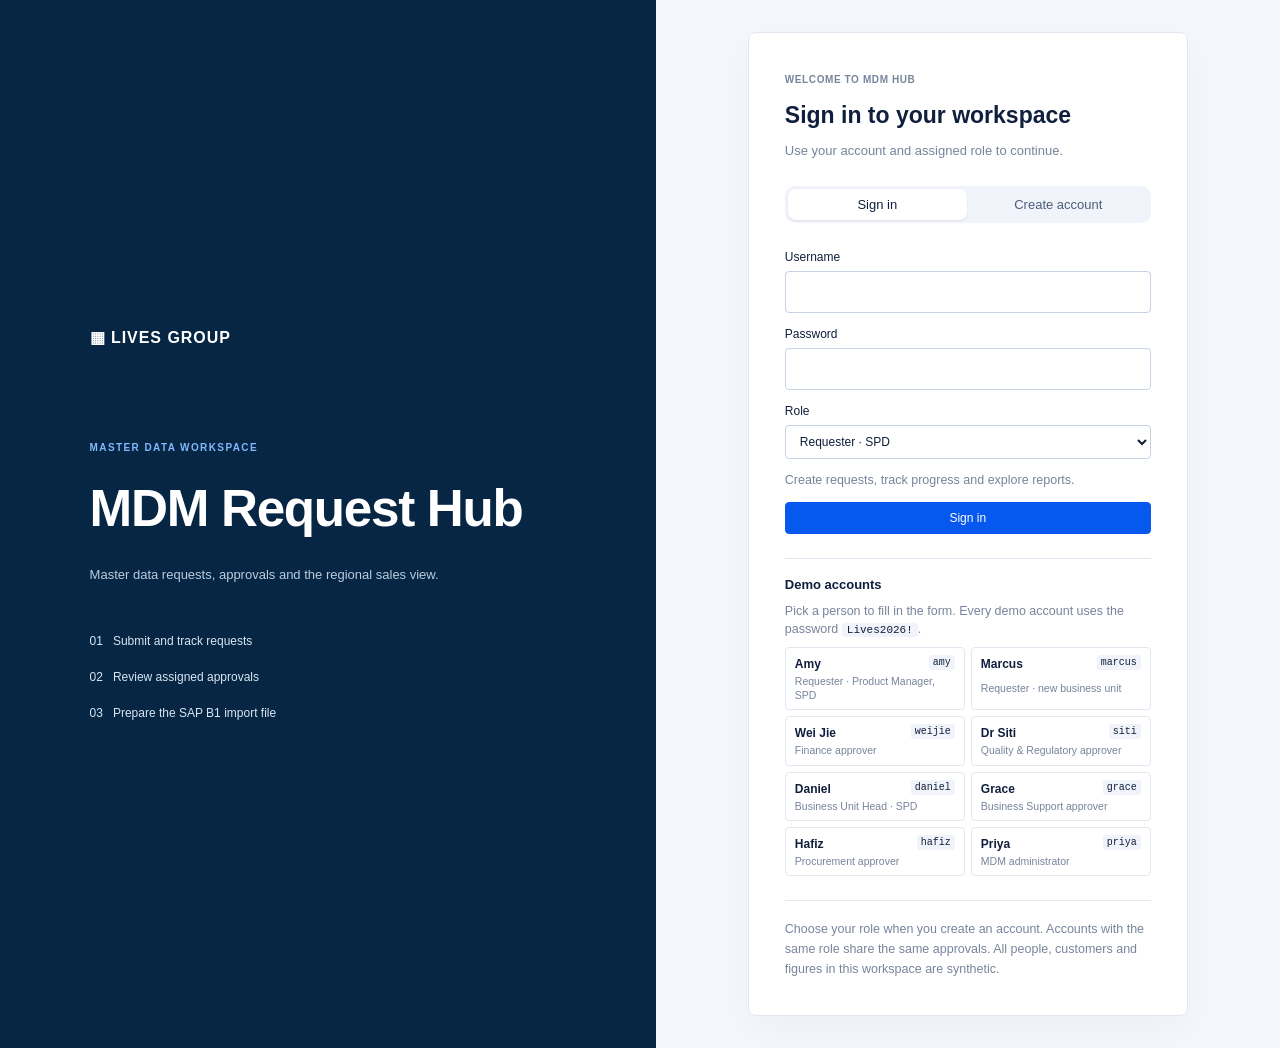
==== commit 0906395f: "edited readme further, simplified it" ====
--- a/lives-mdm-hub-1/login.html
+++ b/lives-mdm-hub-1/login.html
@@ -12,12 +12,12 @@
     <section class="auth-intro">
       <div class="auth-wordmark">▦ LIVES GROUP</div>
       <span class="label">MASTER DATA WORKSPACE</span>
-      <h1>Connected teams.<br>Clearer decisions.</h1>
-      <p>One workspace for master data requests, approvals and regional performance.</p>
+      <h1>MDM Request Hub</h1>
+      <p>Master data requests, approvals and the regional sales view.</p>
       <div class="auth-features">
         <span>01 &nbsp; Submit and track requests</span>
         <span>02 &nbsp; Review assigned approvals</span>
-        <span>03 &nbsp; Keep master data moving</span>
+        <span>03 &nbsp; Prepare the SAP B1 import file</span>
       </div>
     </section>
 
@@ -62,7 +62,6 @@
         <button class="btn primary" id="auth-submit">Sign in</button>
       </form>
 
-      <!-- Demo accounts: filled in by assets/login.js from assets/demo-accounts.js -->
       <section class="auth-demo" aria-labelledby="demo-title">
         <h3 id="demo-title">Demo accounts</h3>
         <p class="small muted">Pick a person to fill in the form. Every demo account uses the password <code id="demo-password"></code>.</p>
--- a/lives-mdm-hub-1/assets/app.css
+++ b/lives-mdm-hub-1/assets/app.css
@@ -1,7 +1,3 @@
-/* MDM Request Hub
-   Layout: an operations console. A sticky left rail holds who you are, where you are and the
-   simulated clock; the work area is plain panels. The one distinctive object is the Teams-style
-   approval card. Record codes and request IDs use the mono face, like SAP B1 itself. */
 :root {
   --bg: #f3f6f5;
   --surface: #ffffff;
@@ -100,7 +96,6 @@
 :focus-visible { outline: 2px solid var(--focus); outline-offset: 2px; border-radius: 4px; }
 @media (prefers-reduced-motion: reduce) { * { animation: none !important; transition: none !important; scroll-behavior: auto !important; } }
 
-/* ---------------------------------------------------------------- shell */
 .app {
   display: grid;
   grid-template-columns: 252px minmax(0, 1fr);
@@ -130,7 +125,6 @@
 .brand-name { font-weight: 600; font-size: 15px; line-height: 1.2; }
 .brand-sub { font-size: 11.5px; color: var(--muted); line-height: 1.3; }
 .persona { display: flex; flex-direction: column; gap: 6px; padding: 10px; background: var(--surface-2); border-radius: var(--radius); }
-.persona-row { display: flex; gap: 10px; align-items: center; }
 .avatar { width: 32px; height: 32px; flex: none; border-radius: 50%; display: grid; place-items: center; font-size: 12px; font-weight: 600; background: var(--surface-3); color: var(--ink); border: 1px solid var(--line-strong); }
 .avatar.sm { width: 24px; height: 24px; font-size: 10.5px; }
 .avatar.accent { background: var(--accent); color: var(--accent-ink); border-color: var(--accent); }
@@ -164,7 +158,6 @@
   .nav-group { display: none; }
 }
 
-/* ---------------------------------------------------------------- surfaces */
 .panel { background: var(--surface); border: 1px solid var(--line); border-radius: 14px; padding: 18px; min-width: 0; }
 .panel.flush { padding: 0; overflow: hidden; }
 .panel-head { display: flex; flex-wrap: wrap; align-items: baseline; justify-content: space-between; gap: 8px 16px; margin-bottom: 14px; }
@@ -199,7 +192,6 @@
 .hero-num small { font-size: 18px; font-weight: 500; color: var(--ink-2); margin-left: 4px; }
 .hero-arrow { font-size: 26px; color: var(--muted); }
 
-/* ---------------------------------------------------------------- controls */
 button, .btn { font: inherit; }
 .btn { display: inline-flex; align-items: center; justify-content: center; gap: 6px; padding: 8px 14px; border-radius: 8px; border: 1px solid var(--line-strong); background: var(--surface); color: var(--ink); font-weight: 500; cursor: pointer; text-decoration: none; line-height: 1.2; white-space: nowrap; }
 .btn:hover { background: var(--surface-2); color: var(--ink); }
@@ -247,7 +239,6 @@
 .switch input:focus-visible + span { outline: 2px solid var(--focus); outline-offset: 2px; }
 .switch input:disabled + span { opacity: 0.5; cursor: not-allowed; }
 
-/* ---------------------------------------------------------------- status */
 .pill { display: inline-flex; align-items: center; gap: 5px; padding: 2px 8px; border-radius: 999px; font-size: 12px; font-weight: 600; white-space: nowrap; background: var(--surface-3); color: var(--ink-2); line-height: 1.5; }
 .pill::before { content: ""; width: 6px; height: 6px; border-radius: 50%; background: currentColor; opacity: 0.9; }
 .pill.plain::before { display: none; }
@@ -292,7 +283,6 @@
 tr.highlight td { background: var(--accent-weak); }
 .cell-heat { border-radius: 8px; padding: 8px 10px; display: flex; flex-direction: column; gap: 2px; min-width: 120px; }
 
-/* ---------------------------------------------------------------- request form */
 .domain-cards { display: grid; grid-template-columns: repeat(4, minmax(0, 1fr)); gap: 10px; }
 @media (max-width: 760px) { .domain-cards { grid-template-columns: repeat(2, minmax(0, 1fr)); } }
 .domain-card { text-align: left; border: 1px solid var(--line-strong); background: var(--surface); border-radius: 12px; padding: 10px 12px; cursor: pointer; display: flex; flex-direction: column; gap: 2px; color: var(--ink); }
@@ -352,10 +342,6 @@
 @media (max-width: 760px) { .flow-arrow { display: none; } }
 
 /* persona cards */
-.ba { display: grid; grid-template-columns: minmax(0, 1fr); gap: 6px; font-size: 13px; }
-.ba div { padding: 8px 10px; border-radius: 8px; }
-.ba .before { background: var(--surface-2); color: var(--ink-2); }
-.ba .after { background: var(--accent-weak); }
 
 /* charts */
 .chart { position: relative; width: 100%; min-width: 0; }
@@ -378,18 +364,11 @@
 .bar-inline { display: flex; align-items: center; gap: 8px; }
 .bar-inline .track-bg { flex: 1; height: 8px; border-radius: 4px; background: var(--surface-3); overflow: hidden; min-width: 60px; }
 .bar-inline .track-bg i { display: block; height: 100%; border-radius: 4px; background: var(--s1); }
-.waterfall-legend { display: flex; flex-wrap: wrap; gap: 10px; }
 
 /* toast */
 .toast { position: fixed; left: 50%; bottom: calc(20px + env(safe-area-inset-bottom, 0px)); transform: translateX(-50%); z-index: 70; background: var(--ink); color: var(--bg); padding: 10px 16px; border-radius: 10px; box-shadow: var(--shadow); max-width: min(560px, calc(100vw - 32px)); font-size: 13.5px; }
 
 .empty { padding: 28px 16px; text-align: center; color: var(--muted); display: flex; flex-direction: column; gap: 8px; align-items: center; }
-.kbd { font: 600 11px var(--font-mono); padding: 1px 5px; border-radius: 4px; border: 1px solid var(--line-strong); background: var(--surface-2); }
-.steps-list { margin: 0; padding: 0; list-style: none; display: flex; flex-direction: column; gap: 8px; counter-reset: step; }
-.steps-list li { display: grid; grid-template-columns: 26px minmax(0, 1fr) auto; gap: 10px; align-items: center; padding: 10px 12px; border: 1px solid var(--line); border-radius: 10px; background: var(--surface); counter-increment: step; }
-.steps-list li::before { content: counter(step); width: 24px; height: 24px; border-radius: 50%; display: grid; place-items: center; font-size: 12px; font-weight: 600; background: var(--surface-2); color: var(--ink-2); }
-.steps-list li.done::before { content: "✓"; background: var(--accent); color: var(--accent-ink); }
-@media (max-width: 560px) { .steps-list li { grid-template-columns: 26px minmax(0, 1fr); } .steps-list li .btn { grid-column: 2; justify-self: start; } }
 .csv-preview { max-height: 220px; overflow: auto; font: 12px/1.5 var(--font-mono); white-space: pre; background: var(--surface-2); border-radius: 8px; padding: 10px 12px; border: 1px solid var(--line); }
 .callout-num { font: 600 13px var(--font-mono); }
 .footnote { font-size: 12px; color: var(--muted); max-width: 90ch; }
@@ -406,7 +385,7 @@
 .persona select { margin-top: 2px; }
 .persona-meta { display: flex; gap: 10px; align-items: center; }
 
-/* Lives operations theme — shared dashboard, navigation and account styling. */
+/* Lives theme */
 :root, :root[data-theme="dark"], :root:not([data-theme="light"]) {
   color-scheme: light;
   --bg: #f5f7fb; --surface: #fff; --surface-2: #f0f4fa; --surface-3: #e7edf6;
@@ -425,7 +404,6 @@
 .topbar { position: fixed; inset: 0 0 auto; height: 54px; z-index: 30; display: flex; align-items: center; justify-content: space-between; padding: 0 24px; color: #fff; background: #062644; box-shadow: 0 1px 4px #001a3533; }
 .topbar-brand { font-weight: 600; font-size: 15px; }
 .topbar-brand span { margin-left: 26px; padding-left: 26px; border-left: 1px solid #ffffff35; font-weight: 400; font-size: 12px; color: #c3d4e7; }
-.topbar-status { font-size: 11px; color: #c8dfef; }
 .app { max-width: none; margin: 54px 0 0; padding: 0; display: grid; grid-template-columns: 224px minmax(0, 1fr); gap: 0; align-items: start; }
 .rail { top: 54px; height: calc(100vh - 54px); max-height: none; padding: 24px 12px 18px; gap: 24px; border: 0; border-right: 1px solid var(--line); border-radius: 0; background: #fff; }
 .brand { padding: 0 8px; }
@@ -440,7 +418,6 @@
 .nav a:hover { color: var(--accent); background: #f4f7fd; }
 .nav a[aria-current="page"] { color: var(--accent); background: var(--accent-weak); border-left-color: var(--accent); }
 .nav-group { font-size: 9px; letter-spacing: .09em; margin-top: 18px; }
-.rail-footer { margin-top: auto; display: flex; flex-direction: column; gap: 10px; padding: 12px 8px 0; border-top: 1px solid var(--line); color: var(--muted); }
 .work { padding: 26px 28px 48px; gap: 20px; }
 h1 { font-size: 23px; letter-spacing: -.025em; }
 h2 { font-size: 15px; }
@@ -478,8 +455,8 @@
 @media(max-width: 1000px) {
   .app { grid-template-columns: minmax(0, 1fr); }
   .rail { position: static; height: auto; padding: 14px 20px; gap: 12px; border-bottom: 1px solid var(--line); }
-  .rail .persona, .rail-footer { display: none; }
-  .rail[data-open="true"] .persona, .rail[data-open="true"] .rail-footer { display: flex; }
+  .rail .persona { display: none; }
+  .rail[data-open="true"] .persona { display: flex; }
   .nav { flex-direction: row; }
   .work { padding: 20px; }
 }
@@ -490,11 +467,11 @@
   .auth-features { display: none; }
   .auth-card { padding: 26px; }
   .topbar { padding: 0 16px; }
-  .topbar-brand span, .topbar-status { display: none; }
+  .topbar-brand span { display: none; }
   .work { padding: 20px 14px; }
 }
 
-/* Keep logout accessible in the header on desktop and mobile. */
+/* logout button */
 .topbar-actions { display: flex; align-items: center; gap: 18px; }
 .btn.topbar-logout { background: transparent; border-color: #ffffff55; color: #fff; }
 .btn.topbar-logout:hover { background: #ffffff18; border-color: #ffffff99; color: #fff; }
@@ -505,7 +482,6 @@
   .topbar-actions { gap: 10px; }
 }
 
-/* ---------------------------------------------------------------- market scenarios */
 .mk-inputs td { vertical-align: middle; }
 .mk-inputs input[type="range"] { width: 100%; min-width: 120px; }
 .mk-bar-row { display: grid; grid-template-columns: 96px minmax(0, 1fr) 92px; gap: 10px; align-items: center; }
@@ -516,7 +492,6 @@
 .mk-bar-zero { position: absolute; left: 50%; top: -2px; bottom: -2px; width: 1px; background: var(--ink-2); }
 .mk-bar-val { text-align: right; }
 
-/* ---------------------------------------------------------------- demo accounts on the login page */
 .auth-demo { margin-top: 24px; padding-top: 18px; border-top: 1px solid var(--line); display: grid; gap: 8px; }
 .auth-demo h3 { font-size: 13px; margin: 0; }
 .auth-demo code { font-family: "IBM Plex Mono", ui-monospace, monospace; font-size: 11px; background: var(--surface-2); padding: 1px 5px; border-radius: 3px; color: var(--ink); }
@@ -528,8 +503,7 @@
 .auth-demo-person code { grid-row: 1; grid-column: 2; font-size: 10px; padding: 0 4px; }
 @media (max-width: 420px) { .auth-demo-list { grid-template-columns: minmax(0, 1fr); } }
 
-/* ---------------------------------------------------------------- home: recent activity */
 .activity { list-style: none; margin: 0; padding: 0; display: grid; gap: 10px; }
 .activity li { display: grid; gap: 2px; padding-bottom: 10px; border-bottom: 1px solid var(--line); font-size: 12px; }
 .activity li:last-child { border-bottom: 0; padding-bottom: 0; }
-.btn-link, button.link { background: none; border: 0; padding: 0; font: inherit; color: var(--accent); cursor: pointer; text-decoration: underline; text-underline-offset: 2px; }
+button.link { background: none; border: 0; padding: 0; font: inherit; color: var(--accent); cursor: pointer; text-decoration: underline; text-underline-offset: 2px; }
